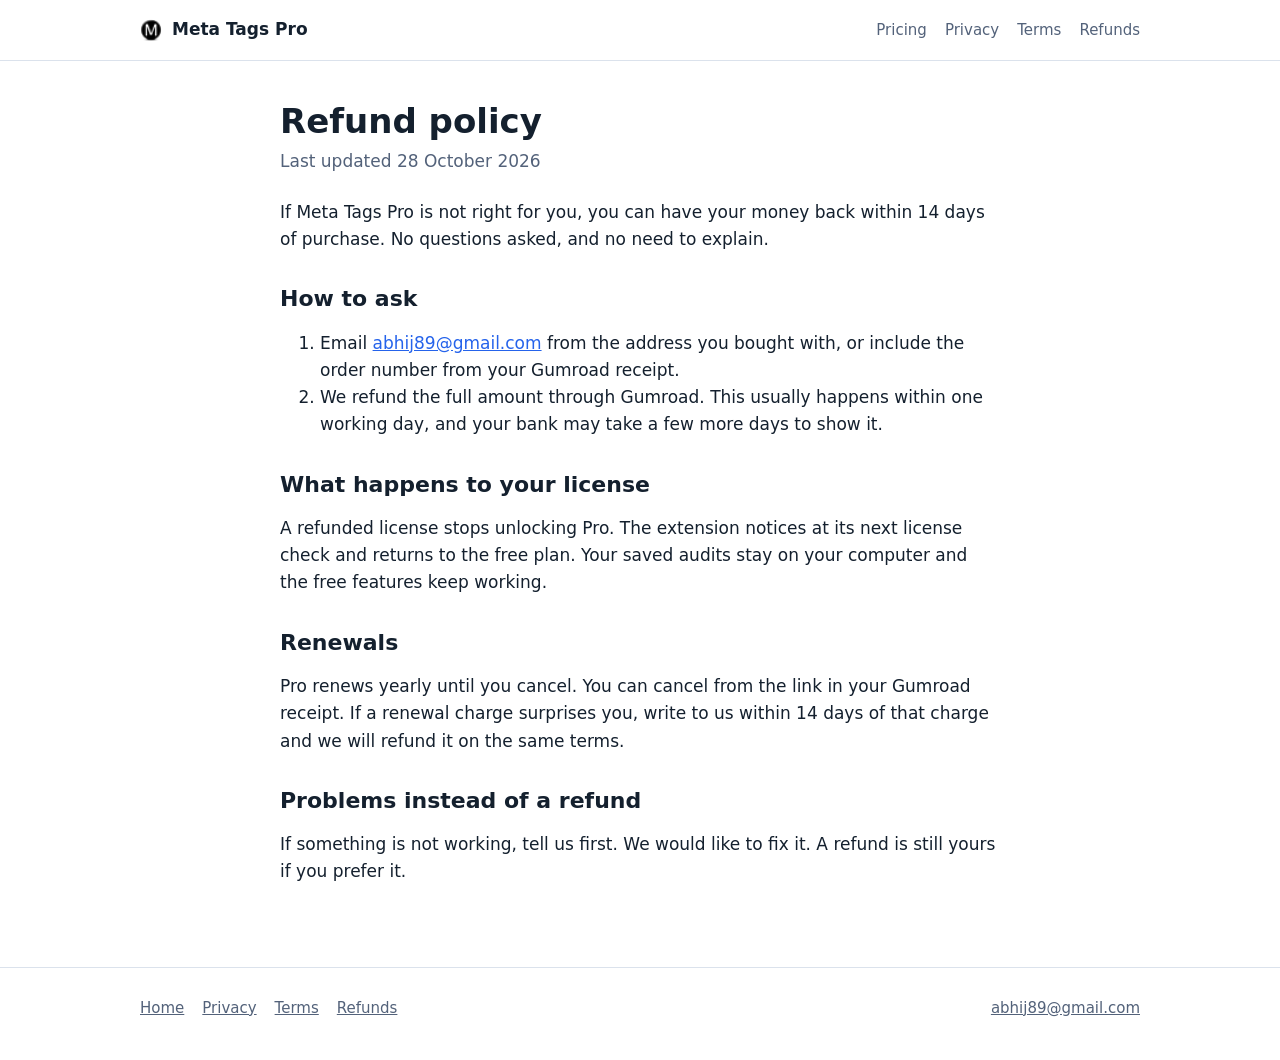
==== refund.html @ 3c717ca8 "Add Meta Tags Pro website" ====
<!doctype html>
<html lang="en">
<head>
	<meta charset="utf-8">
	<meta name="viewport" content="width=device-width, initial-scale=1">
	<title>Refund policy | Meta Tags Pro</title>
	<meta name="description" content="Meta Tags Pro comes with a 14-day refund, no questions asked.">
	<link rel="icon" href="img/icon.png">
	<link rel="stylesheet" href="style.css">
</head>
<body>
<header class="site-header">
	<div class="wrap">
		<a class="brand" href="index.html"><img src="img/icon.png" alt="" width="22" height="22">Meta Tags Pro</a>
		<nav class="nav" aria-label="Main"><a href="index.html#pricing">Pricing</a><a href="privacy.html">Privacy</a><a href="terms.html">Terms</a><a href="refund.html">Refunds</a></nav>
	</div>
</header>
<main class="wrap prose">
	<h1>Refund policy</h1>
	<p class="updated">Last updated 28 October 2026</p>
	<p>If Meta Tags Pro is not right for you, you can have your money back within 14 days of purchase. No questions asked, and no need to explain.</p>

	<h2>How to ask</h2>
	<ol>
		<li>Email <a href="mailto:abhij89@gmail.com">abhij89@gmail.com</a> from the address you bought with, or include the order number from your Gumroad receipt.</li>
		<li>We refund the full amount through Gumroad. This usually happens within one working day, and your bank may take a few more days to show it.</li>
	</ol>

	<h2>What happens to your license</h2>
	<p>A refunded license stops unlocking Pro. The extension notices at its next license check and returns to the free plan. Your saved audits stay on your computer and the free features keep working.</p>

	<h2>Renewals</h2>
	<p>Pro renews yearly until you cancel. You can cancel from the link in your Gumroad receipt. If a renewal charge surprises you, write to us within 14 days of that charge and we will refund it on the same terms.</p>

	<h2>Problems instead of a refund</h2>
	<p>If something is not working, tell us first. We would like to fix it. A refund is still yours if you prefer it.</p>
</main>
<footer class="site-footer">
	<div class="wrap">
		<a href="index.html">Home</a><a href="privacy.html">Privacy</a><a href="terms.html">Terms</a><a href="refund.html">Refunds</a>
		<a class="spacer" href="mailto:abhij89@gmail.com">abhij89@gmail.com</a>
	</div>
</footer>
</body>
</html>
---- style.css ----
:root {
	--bg: #ffffff;
	--surface: #f6f8fb;
	--text: #14202e;
	--muted: #53627a;
	--border: #dbe2ec;
	--accent: #2563eb;
	--accent-text: #ffffff;
	--good: #0f7b4f;
	--max: 1040px;
}
@media (prefers-color-scheme: dark) {
	:root {
		--bg: #0e1520;
		--surface: #161f2d;
		--text: #e8eef6;
		--muted: #9fb0c6;
		--border: #263447;
		--accent: #5b9bff;
		--accent-text: #0b1220;
		--good: #4cd9a0;
	}
}

* { box-sizing: border-box; }
html { scroll-behavior: smooth; }
body {
	margin: 0;
	background: var(--bg);
	color: var(--text);
	font: 17px/1.6 system-ui, -apple-system, "Segoe UI", Roboto, sans-serif;
}
img { max-width: 100%; height: auto; display: block; }
a { color: var(--accent); }
.wrap { max-width: var(--max); margin: 0 auto; padding: 0 20px; }

/* header */
.site-header { border-bottom: 1px solid var(--border); background: var(--bg); position: sticky; top: 0; z-index: 5; }
.site-header .wrap { display: flex; align-items: center; gap: 20px; min-height: 60px; flex-wrap: wrap; }
.brand { display: flex; align-items: center; gap: 10px; font-weight: 700; color: var(--text); text-decoration: none; }
.brand img { width: 22px; height: 22px; }
.nav { display: flex; gap: 18px; margin-left: auto; align-items: center; flex-wrap: wrap; }
.nav a { color: var(--muted); text-decoration: none; font-size: 15px; }
.nav a:hover { color: var(--text); }

/* buttons */
.btn {
	display: inline-block; padding: 11px 20px; border-radius: 8px; border: 1px solid var(--border);
	background: var(--surface); color: var(--text); font-weight: 600; text-decoration: none; font-size: 16px;
}
.btn.primary { background: var(--accent); color: var(--accent-text); border-color: var(--accent); }
.btn.small { padding: 7px 14px; font-size: 14.5px; }
.btn:hover { filter: brightness(0.96); }

/* hero */
.hero { padding: 64px 0 40px; text-align: center; }
.hero h1 { font-size: clamp(30px, 5vw, 46px); line-height: 1.15; margin: 0 auto 16px; max-width: 18em; }
.hero p.lead { font-size: 19px; color: var(--muted); max-width: 40em; margin: 0 auto 28px; }
.cta-row { display: flex; gap: 12px; justify-content: center; flex-wrap: wrap; }
.fine { color: var(--muted); font-size: 14.5px; margin-top: 14px; }

.shot { border: 1px solid var(--border); border-radius: 12px; overflow: hidden; box-shadow: 0 10px 30px rgba(15, 30, 60, 0.12); background: var(--surface); }
.hero .shot { margin-top: 40px; }

/* sections */
section { padding: 48px 0; }
section.alt { background: var(--surface); }
h2 { font-size: clamp(24px, 3.4vw, 32px); line-height: 1.25; margin: 0 0 10px; }
.sub { color: var(--muted); margin: 0 0 28px; max-width: 42em; }
.grid { display: grid; gap: 18px; grid-template-columns: repeat(auto-fit, minmax(240px, 1fr)); }
.card { background: var(--bg); border: 1px solid var(--border); border-radius: 12px; padding: 20px; }
section.alt .card { background: var(--bg); }
.card h3 { margin: 0 0 6px; font-size: 18px; }
.card p { margin: 0; color: var(--muted); font-size: 16px; }
.steps { counter-reset: s; display: grid; gap: 18px; grid-template-columns: repeat(auto-fit, minmax(240px, 1fr)); padding: 0; list-style: none; margin: 0; }
.steps li { counter-increment: s; background: var(--bg); border: 1px solid var(--border); border-radius: 12px; padding: 20px 20px 20px 64px; position: relative; }
.steps li::before {
	content: counter(s); position: absolute; left: 18px; top: 18px; width: 32px; height: 32px; border-radius: 50%;
	background: var(--accent); color: var(--accent-text); display: grid; place-items: center; font-weight: 700;
}
.steps strong { display: block; margin-bottom: 2px; }
.two { display: grid; gap: 28px; grid-template-columns: repeat(auto-fit, minmax(300px, 1fr)); align-items: center; }
.shots { display: grid; gap: 24px; grid-template-columns: repeat(auto-fit, minmax(min(100%, 440px), 1fr)); }
figure { margin: 0; }
figcaption { color: var(--muted); font-size: 15px; margin-top: 8px; }

/* pricing */
.table-scroll { overflow-x: auto; }
table.plans { width: 100%; border-collapse: collapse; background: var(--bg); border: 1px solid var(--border); border-radius: 12px; overflow: hidden; min-width: 520px; }
table.plans th, table.plans td { padding: 13px 16px; text-align: left; border-bottom: 1px solid var(--border); vertical-align: top; }
table.plans thead th { background: var(--surface); font-size: 15px; }
table.plans tr:last-child td { border-bottom: 0; }
table.plans td.yes { color: var(--good); font-weight: 600; }
table.plans td.no { color: var(--muted); }
.price-card { margin-top: 24px; border: 2px solid var(--accent); border-radius: 14px; padding: 24px; background: var(--bg); display: flex; gap: 24px; align-items: center; justify-content: space-between; flex-wrap: wrap; }
.price { font-size: 40px; font-weight: 800; line-height: 1; }
.price small { font-size: 16px; font-weight: 500; color: var(--muted); }
.was { color: var(--muted); }
.price-card p { margin: 6px 0 0; color: var(--muted); }

/* faq + prose */
details { border: 1px solid var(--border); border-radius: 10px; padding: 14px 18px; background: var(--bg); margin-bottom: 10px; }
details summary { cursor: pointer; font-weight: 600; }
details p { margin: 10px 0 0; color: var(--muted); }
.prose { max-width: 720px; padding: 40px 0 64px; }
.prose h1 { font-size: 34px; line-height: 1.2; margin: 0 0 6px; }
.prose h2 { font-size: 22px; margin: 32px 0 8px; }
.prose p, .prose li { color: var(--text); }
.prose .updated { color: var(--muted); margin: 0 0 24px; }
.prose table { width: 100%; border-collapse: collapse; margin: 12px 0; font-size: 16px; }
.prose th, .prose td { text-align: left; border: 1px solid var(--border); padding: 9px 12px; vertical-align: top; }
.prose th { background: var(--surface); }
.prose .table-scroll { overflow-x: auto; }

.site-footer { border-top: 1px solid var(--border); padding: 28px 0 40px; color: var(--muted); font-size: 15px; }
.site-footer .wrap { display: flex; gap: 18px; flex-wrap: wrap; align-items: center; }
.site-footer a { color: var(--muted); }
.site-footer .spacer { margin-left: auto; }

@media (max-width: 640px) {
	body { font-size: 16px; }
	.hero { padding: 40px 0 24px; }
	.nav { margin-left: 0; gap: 14px; }
	.site-header { position: static; }
	.price-card { flex-direction: column; align-items: flex-start; }
}
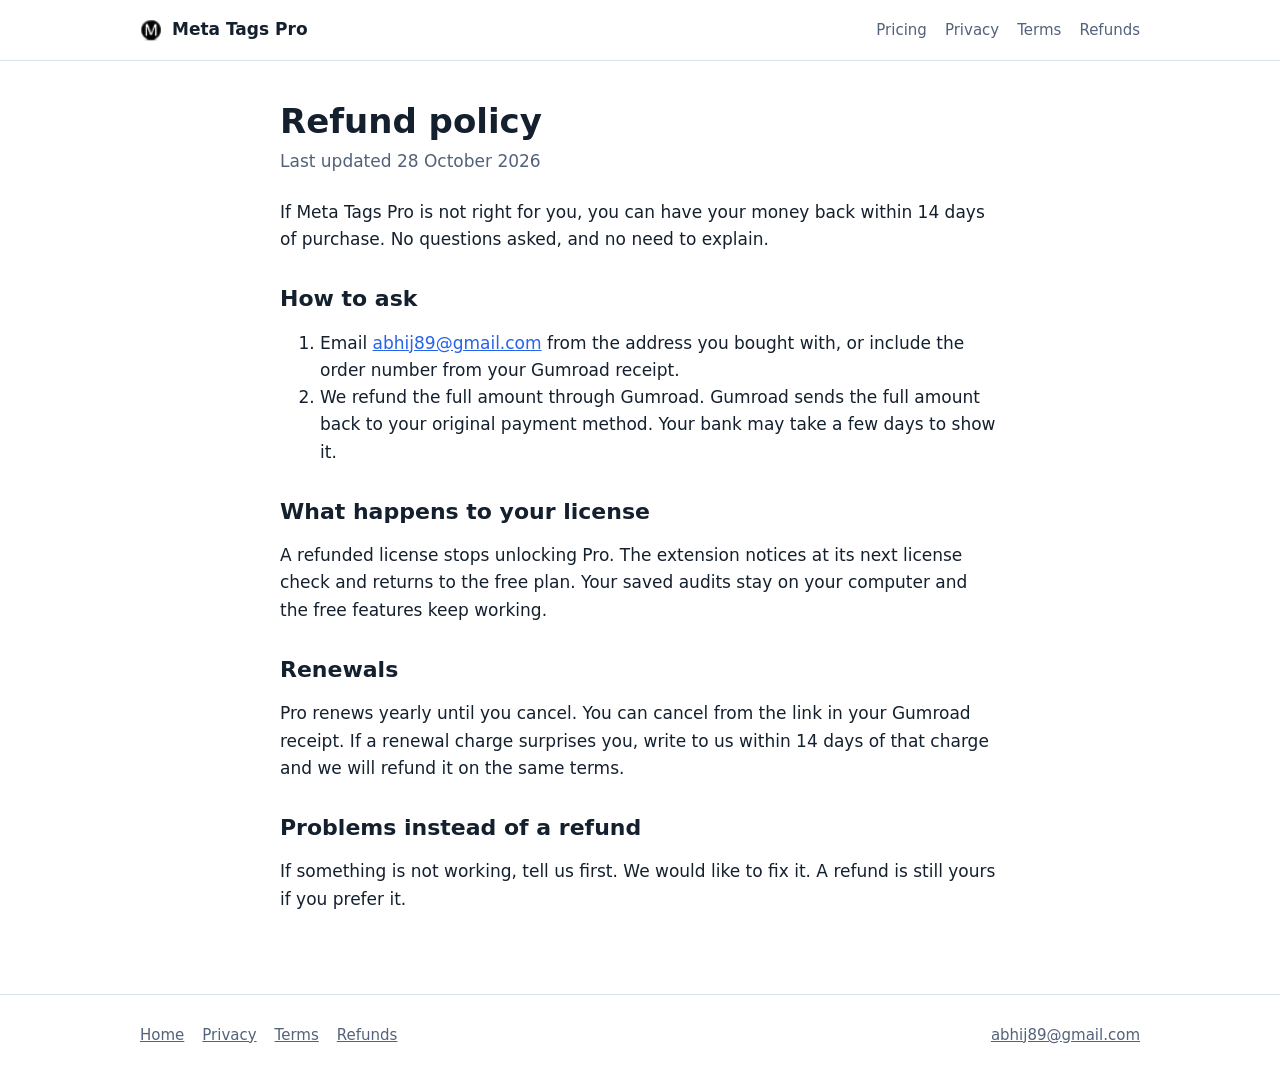
==== commit 1fe5d657: "Update checkout link and refund wording" ====
--- a/refund.html
+++ b/refund.html
@@ -23,7 +23,7 @@
 	<h2>How to ask</h2>
 	<ol>
 		<li>Email <a href="mailto:abhij89@gmail.com">abhij89@gmail.com</a> from the address you bought with, or include the order number from your Gumroad receipt.</li>
-		<li>We refund the full amount through Gumroad. This usually happens within one working day, and your bank may take a few more days to show it.</li>
+		<li>We refund the full amount through Gumroad. Gumroad sends the full amount back to your original payment method. Your bank may take a few days to show it.</li>
 	</ol>
 
 	<h2>What happens to your license</h2>
